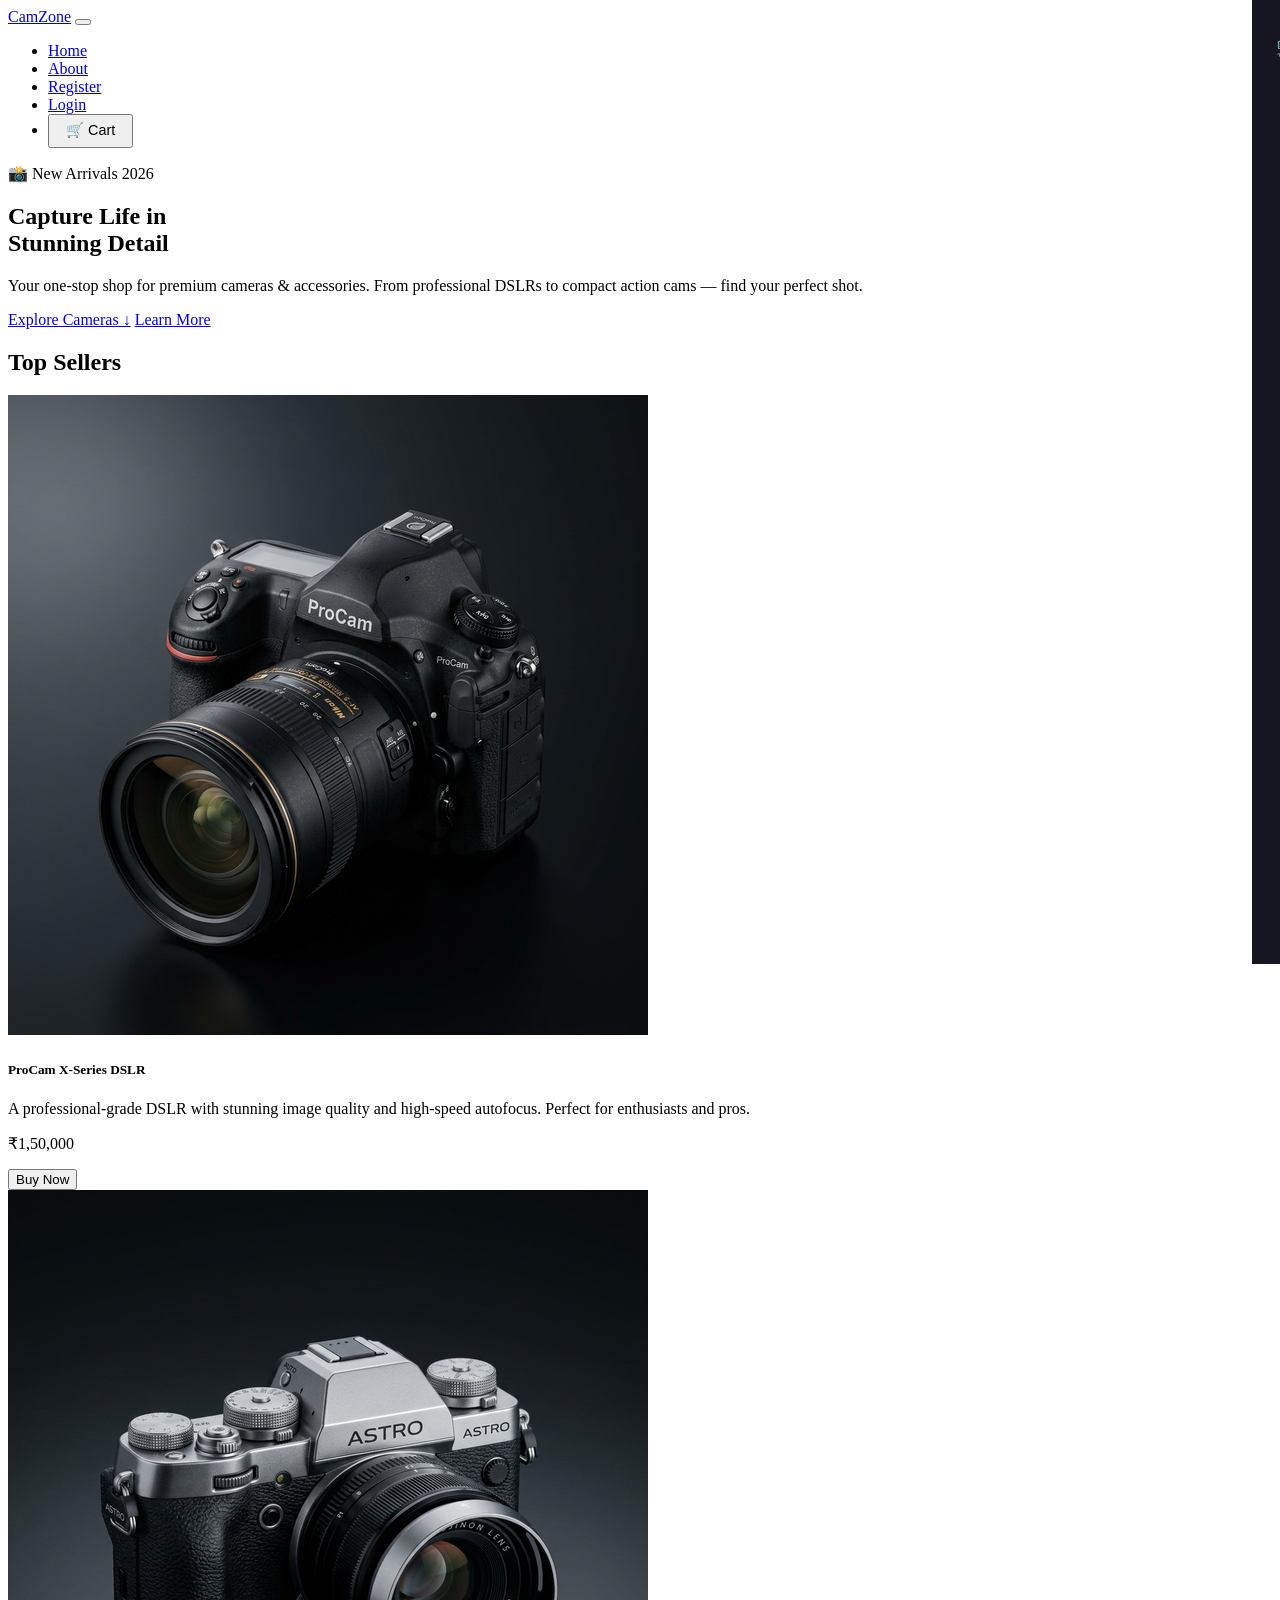
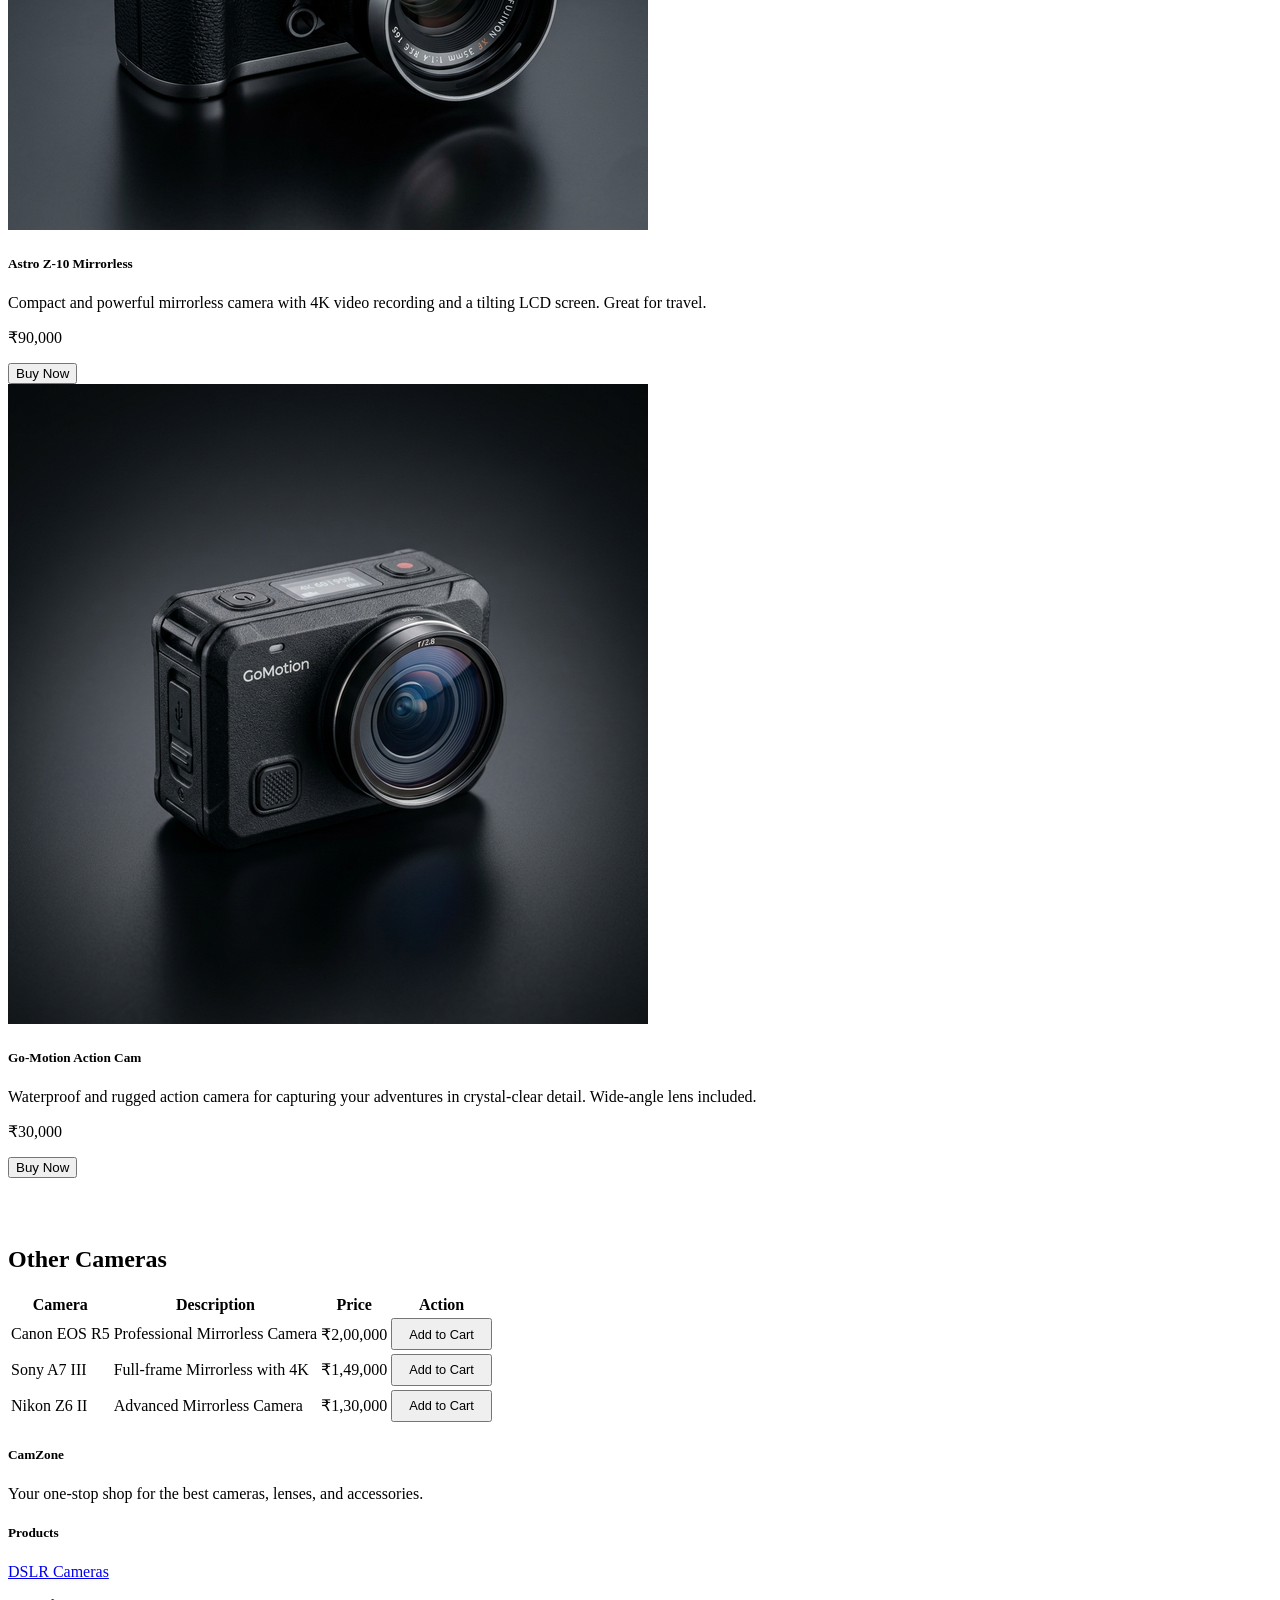
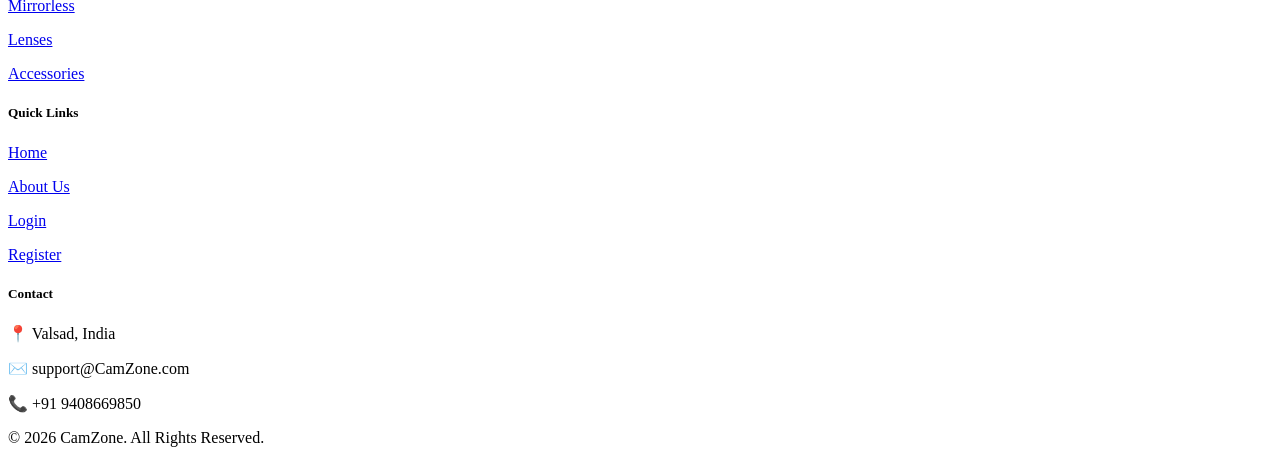
==== Index.html @ 67918bc8 "Add files via upload" ====
<!DOCTYPE html>
<html lang="en">

<head>
    <meta charset="UTF-8">
    <meta name="viewport" content="width=device-width, initial-scale=1.0">
    <meta name="description" content="CamZone — Your one-stop shop for premium cameras & accessories.">
    <title>CamZone — Premium Cameras & Gear</title>
    <link href="css/bootstrap.min.css" rel="stylesheet">
    <link href="css/style.css" rel="stylesheet">
    <style>
        /* ── Cart Drawer ── */
        .cart-btn { position:relative; }
        .cart-count {
            position:absolute; top:-6px; right:-8px;
            background: linear-gradient(135deg,var(--primary),var(--accent));
            color:#fff; font-size:0.65rem; font-weight:700;
            width:18px; height:18px; border-radius:50%;
            display:flex; align-items:center; justify-content:center;
        }
        .cart-drawer {
            position:fixed; top:0; right:-420px; width:400px; height:100vh;
            background:rgba(15,15,26,0.97); backdrop-filter:blur(20px);
            border-left:1px solid var(--glass-border);
            z-index:9999; transition:right 0.4s cubic-bezier(.25,.46,.45,.94);
            display:flex; flex-direction:column; padding:2rem 1.5rem;
        }
        .cart-drawer.open { right:0; }
        .cart-overlay {
            position:fixed; inset:0; background:rgba(0,0,0,0.5);
            z-index:9998; display:none;
        }
        .cart-overlay.open { display:block; }
        .cart-drawer h3 { font-weight:800; color:#fff; margin-bottom:1.5rem; }
        .cart-items { flex:1; overflow-y:auto; }
        .cart-item {
            display:flex; gap:1rem; align-items:center;
            padding:0.9rem 0; border-bottom:1px solid var(--glass-border);
        }
        .cart-item img { width:60px; height:60px; object-fit:contain; border-radius:8px; background:rgba(255,255,255,0.05); }
        .cart-item-info { flex:1; }
        .cart-item-info h6 { color:#fff; font-size:0.88rem; font-weight:600; margin:0 0 0.2rem; }
        .cart-item-info span { color:var(--accent); font-weight:700; font-size:0.9rem; }
        .cart-item-qty { display:flex; align-items:center; gap:0.5rem; margin-top:0.4rem; }
        .qty-btn {
            width:24px; height:24px; border-radius:6px; border:1px solid var(--glass-border);
            background:var(--glass-bg); color:#fff; font-size:1rem; cursor:pointer;
            display:flex; align-items:center; justify-content:center; transition:var(--transition);
        }
        .qty-btn:hover { background:var(--primary); border-color:var(--primary); }
        .qty-val { color:#fff; font-size:0.85rem; min-width:20px; text-align:center; }
        .remove-btn {
            background:none; border:none; color:rgba(255,100,100,0.7);
            cursor:pointer; font-size:1.1rem; padding:0 0.3rem; transition:var(--transition);
        }
        .remove-btn:hover { color:#ff6b6b; }
        .cart-footer { margin-top:1.5rem; }
        .cart-total { display:flex; justify-content:space-between; margin-bottom:1rem; }
        .cart-total span { color:var(--text-muted); font-size:0.9rem; }
        .cart-total strong { color:#fff; font-size:1.1rem; }
        .cart-empty { text-align:center; color:var(--text-muted); padding:3rem 0; font-size:0.95rem; }
        .toast-msg {
            position:fixed; bottom:2rem; left:50%; transform:translateX(-50%) translateY(100px);
            background:rgba(15,15,26,0.95); border:1px solid var(--glass-border);
            color:#fff; padding:0.8rem 1.8rem; border-radius:12px;
            backdrop-filter:blur(12px); font-size:0.9rem; font-weight:500;
            transition:transform 0.4s ease; z-index:10000; min-width:240px; text-align:center;
        }
        .toast-msg.show { transform:translateX(-50%) translateY(0); }
        .user-chip {
            display:flex; align-items:center; gap:0.5rem;
            padding:0.4rem 1rem; border-radius:999px;
            background:rgba(108,92,231,0.18); font-size:0.85rem; color:#fff;
        }
        .user-chip .avatar {
            width:26px; height:26px; border-radius:50%;
            background:linear-gradient(135deg,var(--primary),var(--accent));
            display:flex; align-items:center; justify-content:center;
            font-weight:700; font-size:0.75rem;
        }
    </style>
</head>

<body>

    <!-- ===== CART OVERLAY ===== -->
    <div class="cart-overlay" id="cartOverlay" onclick="closeCart()"></div>

    <!-- ===== CART DRAWER ===== -->
    <div class="cart-drawer" id="cartDrawer">
        <div style="display:flex;justify-content:space-between;align-items:center;margin-bottom:1.5rem;">
            <h3 style="margin:0;">🛒 Your Cart</h3>
            <button onclick="closeCart()" style="background:none;border:none;color:var(--text-muted);font-size:1.4rem;cursor:pointer;">✕</button>
        </div>
        <div class="cart-items" id="cartItems">
            <p class="cart-empty">Your cart is empty.</p>
        </div>
        <div class="cart-footer" id="cartFooter" style="display:none;">
            <div class="cart-total">
                <span>Total</span>
                <strong id="cartTotal">₹0</strong>
            </div>
            <button class="btn-modern btn-primary-glow" style="width:100%;justify-content:center;" onclick="checkout()">
                Checkout →
            </button>
        </div>
    </div>

    <!-- ===== NAVBAR ===== -->
    <nav class="navbar navbar-expand-lg">
        <div class="container">
            <a class="navbar-brand" href="Index.html">CamZone</a>
            <button class="navbar-toggler" type="button" data-bs-toggle="collapse" data-bs-target="#menu" aria-label="Toggle navigation">
                <span class="navbar-toggler-icon"></span>
            </button>
            <div class="collapse navbar-collapse" id="menu">
                <ul class="navbar-nav ms-auto align-items-center gap-1">
                    <li class="nav-item"><a href="Index.html" class="nav-link active">Home</a></li>
                    <li class="nav-item"><a href="About.html" class="nav-link">About</a></li>
                    <li class="nav-item" id="navRegister"><a href="register.html" class="nav-link">Register</a></li>
                    <li class="nav-item" id="navLogin"><a href="login.html" class="nav-link">Login</a></li>
                    <li class="nav-item" id="navUser" style="display:none;">
                        <div class="user-chip">
                            <div class="avatar" id="userAvatar">J</div>
                            <span id="userName">Jay</span>
                        </div>
                    </li>
                    <li class="nav-item" id="navLogout" style="display:none;">
                        <button class="btn-modern btn-glass" style="padding:0.4rem 1rem;font-size:0.82rem;" onclick="logout()">Logout</button>
                    </li>
                    <li class="nav-item">
                        <button class="btn-modern btn-glass cart-btn" style="padding:0.4rem 1rem;font-size:0.9rem;" onclick="openCart()">
                            🛒 Cart <span class="cart-count" id="cartCount" style="display:none;">0</span>
                        </button>
                    </li>
                </ul>
            </div>
        </div>
    </nav>

    <!-- ===== HERO ===== -->
    <section class="hero-section animate-in">
        <div class="container">
            <span class="hero-badge">📸 New Arrivals 2026</span>
            <h1>Capture Life in<br>Stunning Detail</h1>
            <p class="hero-sub">Your one-stop shop for premium cameras &amp; accessories. From professional DSLRs to compact action cams — find your perfect shot.</p>
            <div class="hero-cta">
                <a href="#products" class="btn-modern btn-primary-glow">Explore Cameras ↓</a>
                <a href="About.html" class="btn-modern btn-glass">Learn More</a>
            </div>
        </div>
    </section>

    <!-- ===== TOP SELLERS ===== -->
    <section id="products" class="container" style="padding-bottom:3rem;">
        <div class="section-title">
            <h2>Top Sellers</h2>
            <span class="accent-bar"></span>
        </div>
        <div class="row g-4" id="productGrid">
            <!-- Cards injected by JS -->
            <div class="col-md-4">
                <div class="glass-card">
                    <div class="card-img-wrapper">
                        <img src="Images/Mirror.png" alt="ProCam X-Series DSLR">
                    </div>
                    <div class="card-body">
                        <h5 class="card-title">ProCam X-Series DSLR</h5>
                        <p class="card-text">A professional-grade DSLR with stunning image quality and high-speed autofocus. Perfect for enthusiasts and pros.</p>
                        <p class="price-tag">₹1,50,000</p>
                        <button class="btn-modern btn-primary-glow" onclick="addToCart(1)">Buy Now</button>
                    </div>
                </div>
            </div>

            <div class="col-md-4">
                <div class="glass-card">
                    <div class="card-img-wrapper">
                        <img src="Images/Mirrorless.png" alt="Astro Z-10 Mirrorless">
                    </div>
                    <div class="card-body">
                        <h5 class="card-title">Astro Z-10 Mirrorless</h5>
                        <p class="card-text">Compact and powerful mirrorless camera with 4K video recording and a tilting LCD screen. Great for travel.</p>
                        <p class="price-tag">₹90,000</p>
                        <button class="btn-modern btn-primary-glow" onclick="addToCart(2)">Buy Now</button>
                    </div>
                </div>
            </div>

            <div class="col-md-4">
                <div class="glass-card">
                    <div class="card-img-wrapper">
                        <img src="Images/Action.png" alt="Go-Motion Action Cam">
                    </div>
                    <div class="card-body">
                        <h5 class="card-title">Go-Motion Action Cam</h5>
                        <p class="card-text">Waterproof and rugged action camera for capturing your adventures in crystal-clear detail. Wide-angle lens included.</p>
                        <p class="price-tag">₹30,000</p>
                        <button class="btn-modern btn-primary-glow" onclick="addToCart(3)">Buy Now</button>
                    </div>
                </div>
            </div>
        </div>
    </section>

    <!-- ===== OTHER CAMERAS TABLE ===== -->
    <section class="container">
        <div class="section-title">
            <h2>Other Cameras</h2>
            <span class="accent-bar"></span>
        </div>
        <div class="modern-table-section">
            <div class="table-responsive">
                <table class="modern-table">
                    <thead>
                        <tr>
                            <th>Camera</th>
                            <th>Description</th>
                            <th>Price</th>
                            <th>Action</th>
                        </tr>
                    </thead>
                    <tbody id="otherProducts">
                        <tr><td>Canon EOS R5</td><td>Professional Mirrorless Camera</td><td>₹2,00,000</td><td><button class="btn-modern btn-glass" style="padding:0.4rem 1rem;font-size:0.8rem;" onclick="addToCart(4)">Add to Cart</button></td></tr>
                        <tr><td>Sony A7 III</td><td>Full-frame Mirrorless with 4K</td><td>₹1,49,000</td><td><button class="btn-modern btn-glass" style="padding:0.4rem 1rem;font-size:0.8rem;" onclick="addToCart(5)">Add to Cart</button></td></tr>
                        <tr><td>Nikon Z6 II</td><td>Advanced Mirrorless Camera</td><td>₹1,30,000</td><td><button class="btn-modern btn-glass" style="padding:0.4rem 1rem;font-size:0.8rem;" onclick="addToCart(6)">Add to Cart</button></td></tr>
                    </tbody>
                </table>
            </div>
        </div>
    </section>

    <!-- ===== FOOTER ===== -->
    <footer class="modern-footer">
        <div class="container">
            <div class="row">
                <div class="col-md-3 col-lg-3 mx-auto mt-3">
                    <h5>CamZone</h5>
                    <p class="footer-desc">Your one-stop shop for the best cameras, lenses, and accessories.</p>
                </div>
                <div class="col-md-2 col-lg-2 mx-auto mt-3">
                    <h5>Products</h5>
                    <p><a href="#">DSLR Cameras</a></p>
                    <p><a href="#">Mirrorless</a></p>
                    <p><a href="#">Lenses</a></p>
                    <p><a href="#">Accessories</a></p>
                </div>
                <div class="col-md-3 col-lg-2 mx-auto mt-3">
                    <h5>Quick Links</h5>
                    <p><a href="Index.html">Home</a></p>
                    <p><a href="About.html">About Us</a></p>
                    <p><a href="login.html">Login</a></p>
                    <p><a href="register.html">Register</a></p>
                </div>
                <div class="col-md-4 col-lg-3 mx-auto mt-3">
                    <h5>Contact</h5>
                    <p>📍 Valsad, India</p>
                    <p>✉️ support@CamZone.com</p>
                    <p>📞 +91 9408669850</p>
                </div>
            </div>
            <div class="footer-bottom">© 2026 CamZone. All Rights Reserved.</div>
        </div>
    </footer>

    <script src="js/bootstrap.min.js"></script>
    <script>
    // ── Auth state ──────────────────────────────────────────────
    async function checkAuth() {
        try {
            const res = await fetch('/api/auth/me');
            if (res.ok) {
                const { user } = await res.json();
                document.getElementById('navUser').style.display = 'block';
                document.getElementById('navLogout').style.display = 'block';
                document.getElementById('navLogin').style.display = 'none';
                document.getElementById('navRegister').style.display = 'none';
                document.getElementById('userName').textContent = user.name.split(' ')[0];
                document.getElementById('userAvatar').textContent = user.name[0].toUpperCase();
                loadCart();
            }
        } catch (e) {}
    }

    async function logout() {
        await fetch('/api/auth/logout', { method: 'POST' });
        window.location.reload();
    }

    // ── Cart ────────────────────────────────────────────────────
    async function loadCart() {
        try {
            const res = await fetch('/api/cart');
            if (!res.ok) return;
            const { items, total } = await res.json();
            updateCartUI(items, total);
        } catch (e) {}
    }

    function updateCartUI(items, total) {
        const countEl = document.getElementById('cartCount');
        const itemsEl = document.getElementById('cartItems');
        const footerEl = document.getElementById('cartFooter');
        const totalEl = document.getElementById('cartTotal');

        const totalQty = items.reduce((s, i) => s + i.quantity, 0);
        countEl.textContent = totalQty;
        countEl.style.display = totalQty > 0 ? 'flex' : 'none';

        if (items.length === 0) {
            itemsEl.innerHTML = '<p class="cart-empty">Your cart is empty.</p>';
            footerEl.style.display = 'none';
            return;
        }

        footerEl.style.display = 'block';
        totalEl.textContent = '₹' + total.toLocaleString('en-IN');

        itemsEl.innerHTML = items.map(item => `
            <div class="cart-item">
                ${item.image ? `<img src="${item.image}" alt="${item.name}">` : '<div style="width:60px;height:60px;background:rgba(255,255,255,0.05);border-radius:8px;display:flex;align-items:center;justify-content:center;font-size:1.5rem;">📷</div>'}
                <div class="cart-item-info">
                    <h6>${item.name}</h6>
                    <span>₹${item.price.toLocaleString('en-IN')}</span>
                    <div class="cart-item-qty">
                        <button class="qty-btn" onclick="updateQty(${item.id}, ${item.quantity - 1})">−</button>
                        <span class="qty-val">${item.quantity}</span>
                        <button class="qty-btn" onclick="updateQty(${item.id}, ${item.quantity + 1})">+</button>
                    </div>
                </div>
                <button class="remove-btn" onclick="removeItem(${item.id})">🗑</button>
            </div>
        `).join('');
    }

    async function addToCart(productId) {
        const res = await fetch('/api/auth/me');
        if (!res.ok) { showToast('Please login to add items to your cart 🔒'); window.location.href = 'login.html'; return; }
        try {
            const r = await fetch('/api/cart', {
                method: 'POST',
                headers: { 'Content-Type': 'application/json' },
                body: JSON.stringify({ product_id: productId })
            });
            const data = await r.json();
            if (r.ok) { updateCartUI(data.items, data.total); showToast('Added to cart ✓'); }
        } catch (e) { showToast('Something went wrong.'); }
    }

    async function updateQty(cartId, qty) {
        if (qty < 1) { removeItem(cartId); return; }
        const r = await fetch(`/api/cart/${cartId}`, {
            method: 'PUT',
            headers: { 'Content-Type': 'application/json' },
            body: JSON.stringify({ quantity: qty })
        });
        const data = await r.json();
        if (r.ok) updateCartUI(data.items, data.total);
    }

    async function removeItem(cartId) {
        const r = await fetch(`/api/cart/${cartId}`, { method: 'DELETE' });
        const data = await r.json();
        if (r.ok) updateCartUI(data.items, data.total);
    }

    async function checkout() {
        if (!confirm('Place your order now?')) return;
        const r = await fetch('/api/orders', { method: 'POST' });
        const data = await r.json();
        if (r.ok) {
            showToast('🎉 Order placed! Order #' + data.order.id);
            updateCartUI([], 0);
            closeCart();
        } else {
            showToast(data.error || 'Checkout failed.');
        }
    }

    // ── Cart drawer ─────────────────────────────────────────────
    function openCart() { document.getElementById('cartDrawer').classList.add('open'); document.getElementById('cartOverlay').classList.add('open'); }
    function closeCart() { document.getElementById('cartDrawer').classList.remove('open'); document.getElementById('cartOverlay').classList.remove('open'); }

    // ── Toast ────────────────────────────────────────────────────
    function showToast(msg) {
        let toast = document.getElementById('toastMsg');
        if (!toast) {
            toast = document.createElement('div');
            toast.id = 'toastMsg';
            toast.className = 'toast-msg';
            document.body.appendChild(toast);
        }
        toast.textContent = msg;
        toast.classList.add('show');
        setTimeout(() => toast.classList.remove('show'), 3000);
    }

    checkAuth();
    </script>
</body>

</html>
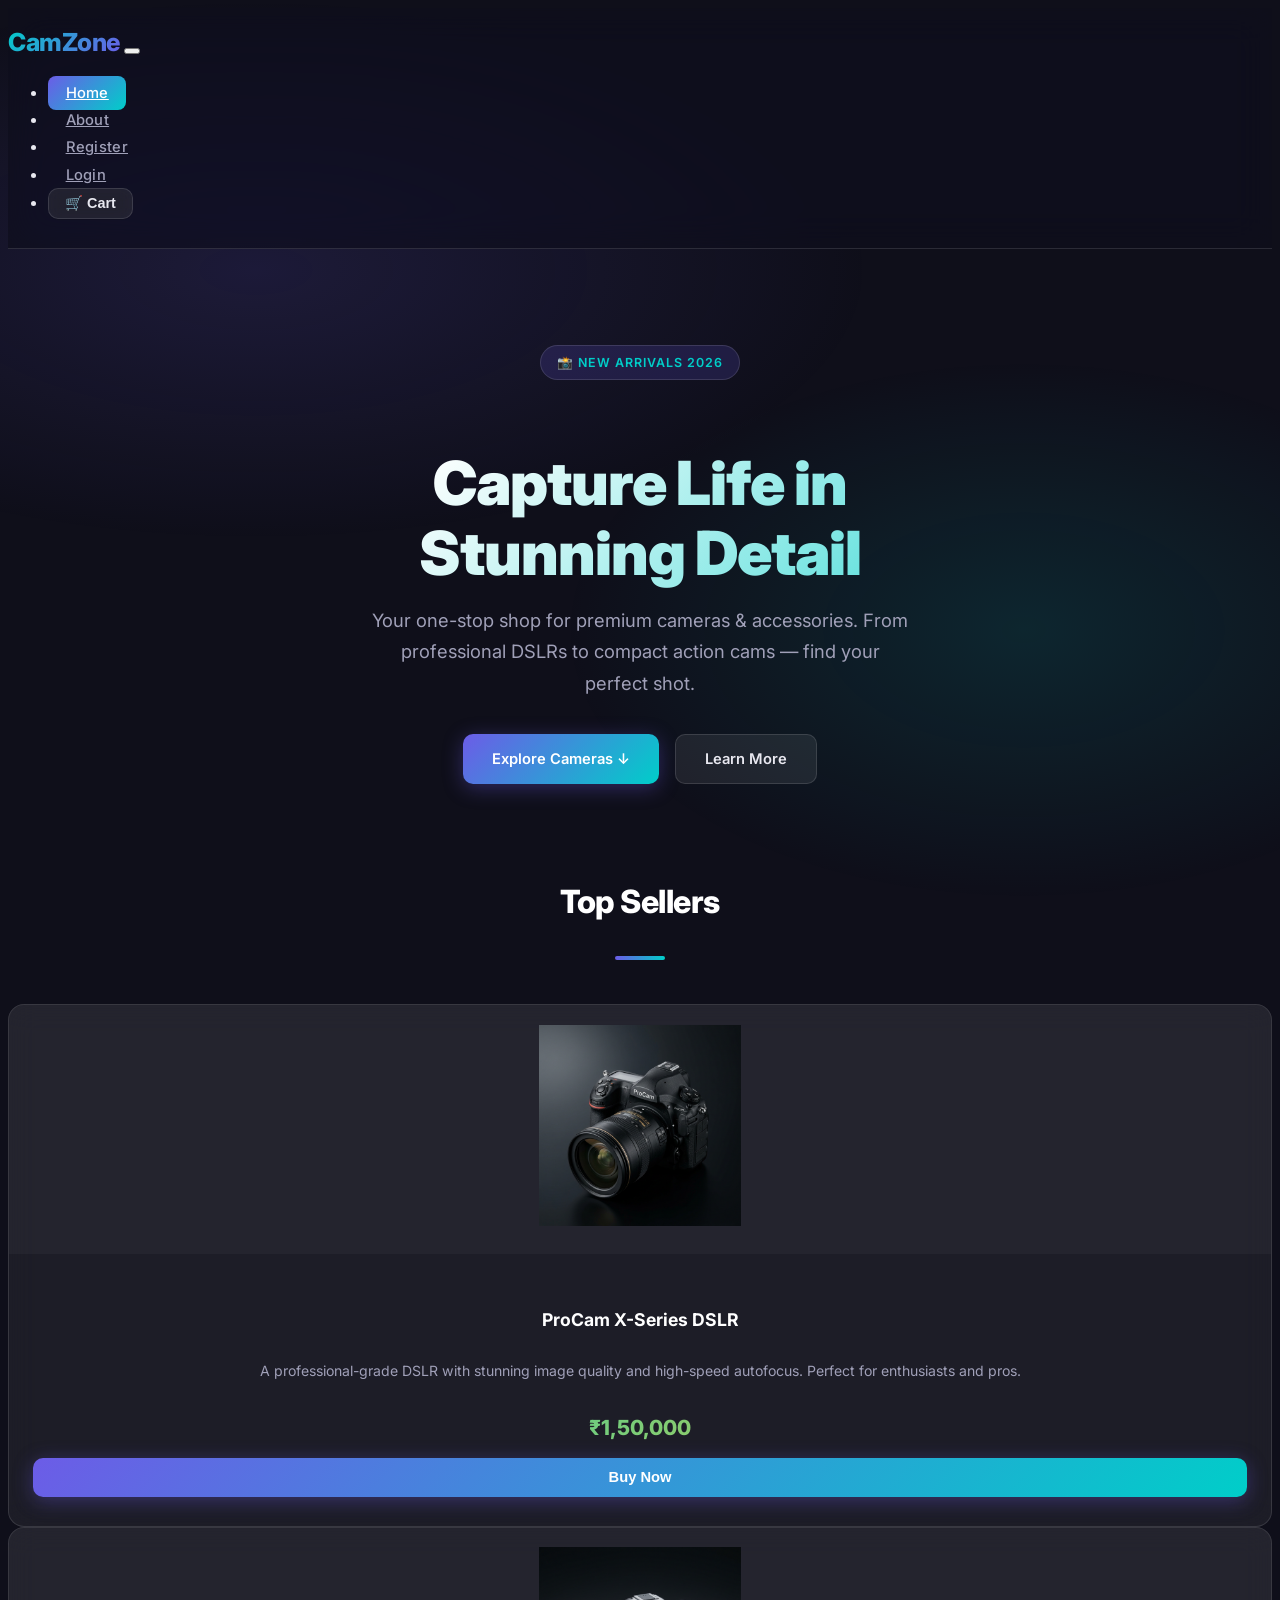
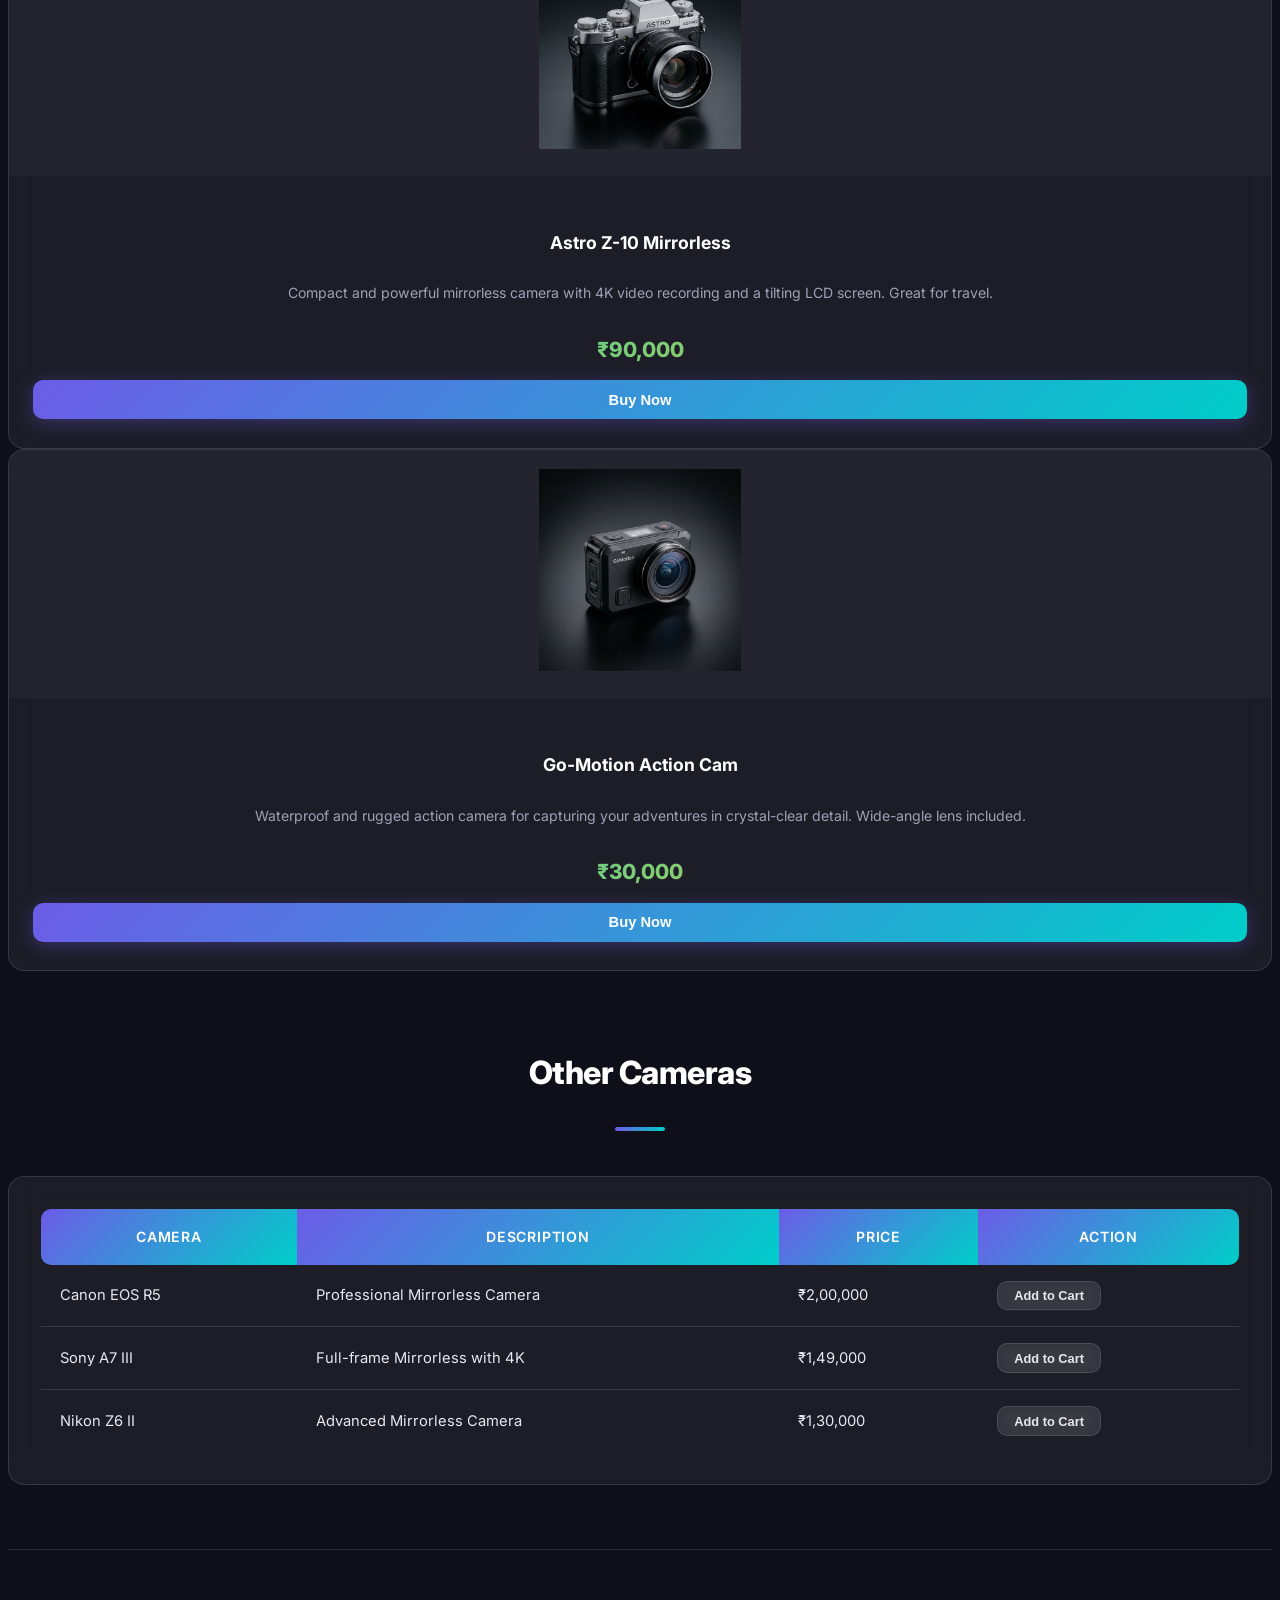
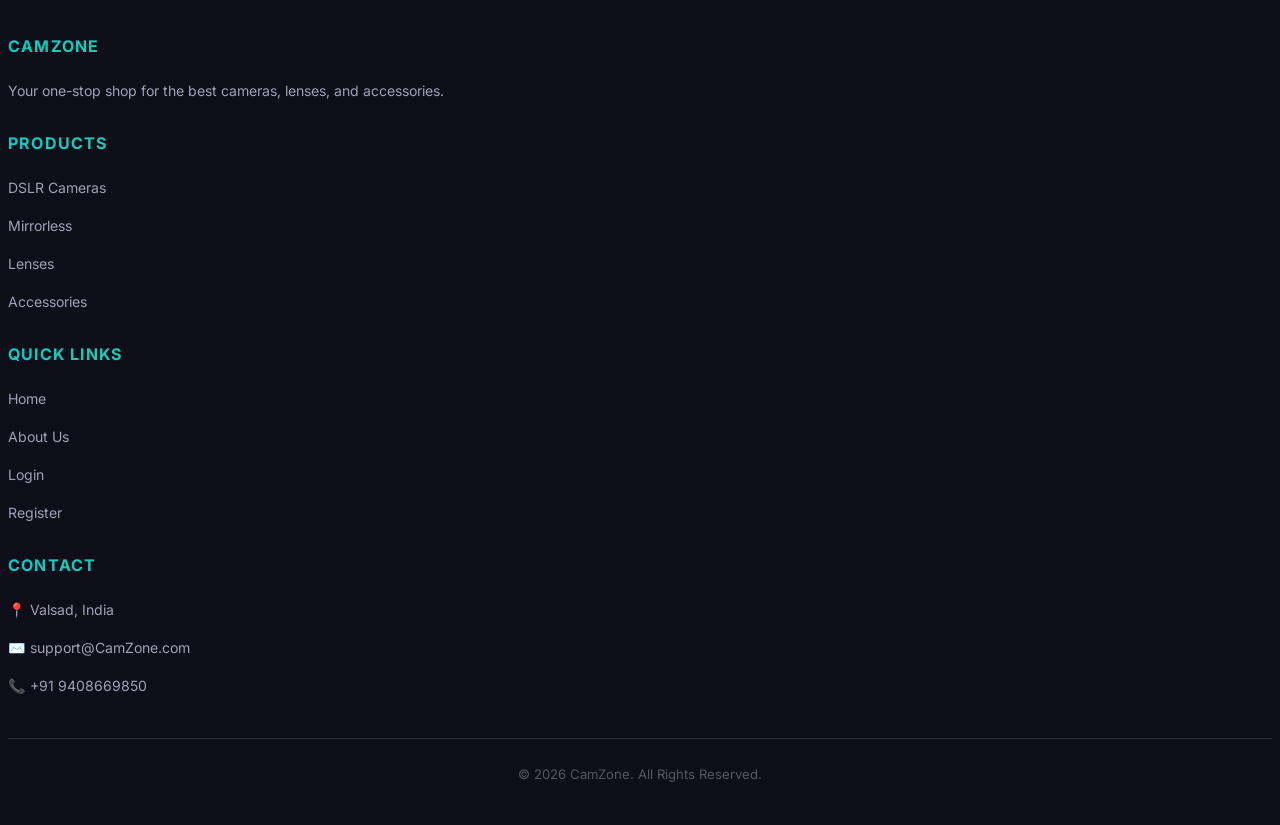
==== commit 8e61f4c6: "Update Index.html" ====
--- a/Index.html
+++ b/Index.html
@@ -9,7 +9,7 @@
     <link href="css/bootstrap.min.css" rel="stylesheet">
     <link href="css/style.css" rel="stylesheet">
     <style>
-        /* ── Cart Drawer ── */
+        
         .cart-btn { position:relative; }
         .cart-count {
             position:absolute; top:-6px; right:-8px;
@@ -83,10 +83,8 @@
 
 <body>
 
-    <!-- ===== CART OVERLAY ===== -->
     <div class="cart-overlay" id="cartOverlay" onclick="closeCart()"></div>
 
-    <!-- ===== CART DRAWER ===== -->
     <div class="cart-drawer" id="cartDrawer">
         <div style="display:flex;justify-content:space-between;align-items:center;margin-bottom:1.5rem;">
             <h3 style="margin:0;">🛒 Your Cart</h3>
@@ -106,7 +104,7 @@
         </div>
     </div>
 
-    <!-- ===== NAVBAR ===== -->
+   
     <nav class="navbar navbar-expand-lg">
         <div class="container">
             <a class="navbar-brand" href="Index.html">CamZone</a>
@@ -138,7 +136,7 @@
         </div>
     </nav>
 
-    <!-- ===== HERO ===== -->
+    
     <section class="hero-section animate-in">
         <div class="container">
             <span class="hero-badge">📸 New Arrivals 2026</span>
@@ -151,14 +149,14 @@
         </div>
     </section>
 
-    <!-- ===== TOP SELLERS ===== -->
+  
     <section id="products" class="container" style="padding-bottom:3rem;">
         <div class="section-title">
             <h2>Top Sellers</h2>
             <span class="accent-bar"></span>
         </div>
         <div class="row g-4" id="productGrid">
-            <!-- Cards injected by JS -->
+           
             <div class="col-md-4">
                 <div class="glass-card">
                     <div class="card-img-wrapper">
@@ -203,7 +201,7 @@
         </div>
     </section>
 
-    <!-- ===== OTHER CAMERAS TABLE ===== -->
+    
     <section class="container">
         <div class="section-title">
             <h2>Other Cameras</h2>
@@ -230,7 +228,7 @@
         </div>
     </section>
 
-    <!-- ===== FOOTER ===== -->
+   
     <footer class="modern-footer">
         <div class="container">
             <div class="row">
@@ -263,9 +261,9 @@
         </div>
     </footer>
 
-    <script src="js/bootstrap.min.js"></script>
+   <script src="https://cdn.jsdelivr.net/npm/bootstrap@5.3.8/dist/js/bootstrap.bundle.min.js" integrity="sha384-FKyoEForCGlyvwx9Hj09JcYn3nv7wiPVlz7YYwJrWVcXK/BmnVDxM+D2scQbITxI" crossorigin="anonymous"></script>
     <script>
-    // ── Auth state ──────────────────────────────────────────────
+  
     async function checkAuth() {
         try {
             const res = await fetch('/api/auth/me');
@@ -287,7 +285,7 @@
         window.location.reload();
     }
 
-    // ── Cart ────────────────────────────────────────────────────
+   
     async function loadCart() {
         try {
             const res = await fetch('/api/cart');
@@ -377,11 +375,11 @@
         }
     }
 
-    // ── Cart drawer ─────────────────────────────────────────────
+ 
     function openCart() { document.getElementById('cartDrawer').classList.add('open'); document.getElementById('cartOverlay').classList.add('open'); }
     function closeCart() { document.getElementById('cartDrawer').classList.remove('open'); document.getElementById('cartOverlay').classList.remove('open'); }
 
-    // ── Toast ────────────────────────────────────────────────────
+
     function showToast(msg) {
         let toast = document.getElementById('toastMsg');
         if (!toast) {
@@ -399,4 +397,4 @@
     </script>
 </body>
 
-</html>+</html>
--- a/css/style.css
+++ b/css/style.css
@@ -0,0 +1,574 @@
+/* ============================================
+   CamZone — Modern Custom Styles
+   ============================================ */
+
+/* ---------- Google Font ---------- */
+@import url('https://fonts.googleapis.com/css2?family=Inter:wght@300;400;500;600;700;800;900&display=swap');
+
+/* ---------- CSS Variables ---------- */
+:root {
+  --primary: #6c5ce7;
+  --primary-dark: #5a4bd1;
+  --accent: #00cec9;
+  --accent-glow: rgba(0, 206, 201, 0.35);
+  --gold: #f9ca24;
+  --dark-bg: #0f0f1a;
+  --card-bg: rgba(255, 255, 255, 0.06);
+  --glass-bg: rgba(255, 255, 255, 0.08);
+  --glass-border: rgba(255, 255, 255, 0.12);
+  --text-light: #e8e8f0;
+  --text-muted: #a0a0b8;
+  --radius: 16px;
+  --transition: 0.35s cubic-bezier(0.25, 0.46, 0.45, 0.94);
+}
+
+/* ---------- Global Reset ---------- */
+*, *::before, *::after { box-sizing: border-box; }
+
+body {
+  font-family: 'Inter', sans-serif;
+  background: var(--dark-bg) !important;
+  color: var(--text-light);
+  line-height: 1.7;
+  overflow-x: hidden;
+}
+
+/* Animated gradient background overlay */
+body::before {
+  content: '';
+  position: fixed;
+  inset: 0;
+  background:
+    radial-gradient(ellipse 80% 50% at 20% 30%, rgba(108, 92, 231, 0.15), transparent 60%),
+    radial-gradient(ellipse 60% 50% at 80% 70%, rgba(0, 206, 201, 0.12), transparent 60%);
+  pointer-events: none;
+  z-index: 0;
+}
+
+/* keep everything above the bg layer */
+body > * { position: relative; z-index: 1; }
+
+/* ---------- Scrollbar ---------- */
+::-webkit-scrollbar { width: 8px; }
+::-webkit-scrollbar-track { background: var(--dark-bg); }
+::-webkit-scrollbar-thumb {
+  background: var(--primary);
+  border-radius: 8px;
+}
+
+/* ---------- Selection ---------- */
+::selection {
+  background: var(--primary);
+  color: #fff;
+}
+
+/* ============================================
+   NAVBAR
+   ============================================ */
+.navbar {
+  background: rgba(15, 15, 26, 0.7) !important;
+  backdrop-filter: blur(18px) saturate(180%);
+  -webkit-backdrop-filter: blur(18px) saturate(180%);
+  border-bottom: 1px solid var(--glass-border);
+  padding: 0.8rem 0;
+  transition: var(--transition);
+}
+
+.navbar-brand {
+  font-weight: 800 !important;
+  font-size: 1.55rem !important;
+  letter-spacing: -0.5px;
+  background: linear-gradient(135deg, var(--accent), var(--primary));
+  -webkit-background-clip: text;
+  -webkit-text-fill-color: transparent;
+  background-clip: text;
+}
+
+.nav-link {
+  font-weight: 500 !important;
+  font-size: 0.92rem !important;
+  letter-spacing: 0.3px;
+  padding: 0.5rem 1.1rem !important;
+  border-radius: 8px;
+  transition: var(--transition);
+  color: var(--text-muted) !important;
+}
+
+.nav-link:hover,
+.nav-link.active {
+  color: #fff !important;
+  background: rgba(108, 92, 231, 0.18);
+}
+
+.nav-link.active {
+  background: linear-gradient(135deg, var(--primary), var(--accent));
+  color: #fff !important;
+  -webkit-text-fill-color: #fff;
+}
+
+/* ============================================
+   HERO SECTION
+   ============================================ */
+.hero-section {
+  padding: 6rem 0 4rem;
+  text-align: center;
+}
+
+.hero-section h1 {
+  font-size: clamp(2.2rem, 5vw, 3.8rem);
+  font-weight: 900;
+  letter-spacing: -1px;
+  line-height: 1.15;
+  background: linear-gradient(135deg, #fff 30%, var(--accent));
+  -webkit-background-clip: text;
+  -webkit-text-fill-color: transparent;
+  background-clip: text;
+  margin-bottom: 1rem;
+}
+
+.hero-section .hero-sub {
+  font-size: 1.15rem;
+  color: var(--text-muted);
+  max-width: 540px;
+  margin: 0 auto 2.2rem;
+}
+
+.hero-badge {
+  display: inline-block;
+  padding: 0.35rem 1rem;
+  border-radius: 999px;
+  font-size: 0.78rem;
+  font-weight: 600;
+  letter-spacing: 1px;
+  text-transform: uppercase;
+  background: rgba(108, 92, 231, 0.18);
+  color: var(--accent);
+  border: 1px solid var(--glass-border);
+  margin-bottom: 1.2rem;
+  backdrop-filter: blur(6px);
+}
+
+/* Hero CTA buttons */
+.hero-cta {
+  display: flex;
+  gap: 1rem;
+  justify-content: center;
+  flex-wrap: wrap;
+}
+
+/* ============================================
+   BUTTONS
+   ============================================ */
+.btn-modern {
+  display: inline-flex;
+  align-items: center;
+  gap: 0.5rem;
+  padding: 0.72rem 1.8rem;
+  border: none;
+  border-radius: 10px;
+  font-weight: 600;
+  font-size: 0.92rem;
+  cursor: pointer;
+  transition: var(--transition);
+  text-decoration: none;
+}
+
+.btn-primary-glow {
+  background: linear-gradient(135deg, var(--primary), var(--accent));
+  color: #fff;
+  box-shadow: 0 4px 20px rgba(108, 92, 231, 0.35);
+}
+.btn-primary-glow:hover {
+  transform: translateY(-2px);
+  box-shadow: 0 8px 30px rgba(108, 92, 231, 0.5);
+  color: #fff;
+}
+
+.btn-glass {
+  background: var(--glass-bg);
+  color: var(--text-light);
+  border: 1px solid var(--glass-border);
+  backdrop-filter: blur(8px);
+}
+.btn-glass:hover {
+  background: rgba(255,255,255,0.14);
+  transform: translateY(-2px);
+  color: #fff;
+}
+
+/* ============================================
+   SECTION TITLES
+   ============================================ */
+.section-title {
+  text-align: center;
+  margin-bottom: 2.8rem;
+}
+
+.section-title h2 {
+  font-size: 2rem;
+  font-weight: 800;
+  letter-spacing: -0.5px;
+  color: #fff;
+}
+
+.section-title .accent-bar {
+  display: block;
+  width: 50px;
+  height: 4px;
+  border-radius: 4px;
+  background: linear-gradient(90deg, var(--primary), var(--accent));
+  margin: 0.6rem auto 0;
+}
+
+/* ============================================
+   GLASS CARDS (Products)
+   ============================================ */
+.glass-card {
+  background: var(--card-bg);
+  border: 1px solid var(--glass-border);
+  border-radius: var(--radius);
+  backdrop-filter: blur(14px);
+  -webkit-backdrop-filter: blur(14px);
+  overflow: hidden;
+  transition: var(--transition);
+  height: 100%;
+  display: flex;
+  flex-direction: column;
+}
+
+.glass-card:hover {
+  transform: translateY(-8px);
+  border-color: rgba(108, 92, 231, 0.4);
+  box-shadow:
+    0 20px 40px rgba(0,0,0,0.3),
+    0 0 30px rgba(108, 92, 231, 0.08);
+}
+
+.glass-card .card-img-wrapper {
+  position: relative;
+  overflow: hidden;
+  background: rgba(255,255,255,0.03);
+}
+
+.glass-card .card-img-wrapper img {
+  width: 100%;
+  height: 240px;
+  object-fit: contain;
+  padding: 1.2rem;
+  transition: transform 0.5s ease;
+}
+
+.glass-card:hover .card-img-wrapper img {
+  transform: scale(1.06);
+}
+
+.glass-card .card-body {
+  padding: 1.4rem 1.5rem 1.8rem;
+  text-align: center;
+  display: flex;
+  flex-direction: column;
+  flex: 1;
+}
+
+.glass-card .card-title {
+  font-weight: 700;
+  font-size: 1.1rem;
+  color: #fff;
+  margin-bottom: 0.6rem;
+}
+
+.glass-card .card-text {
+  font-size: 0.88rem;
+  color: var(--text-muted);
+  flex: 1;
+}
+
+.glass-card .price-tag {
+  font-size: 1.3rem;
+  font-weight: 800;
+  background: linear-gradient(135deg, var(--accent), var(--gold));
+  -webkit-background-clip: text;
+  -webkit-text-fill-color: transparent;
+  background-clip: text;
+  margin: 0.8rem 0;
+}
+
+.glass-card .btn-modern {
+  align-self: center;
+  width: 100%;
+  justify-content: center;
+}
+
+/* ============================================
+   MODERN TABLE (Other Cameras)
+   ============================================ */
+.modern-table-section {
+  background: var(--card-bg);
+  border: 1px solid var(--glass-border);
+  border-radius: var(--radius);
+  backdrop-filter: blur(14px);
+  padding: 2rem;
+  margin-bottom: 3rem;
+}
+
+.modern-table {
+  width: 100%;
+  border-collapse: separate;
+  border-spacing: 0;
+}
+
+.modern-table thead th {
+  background: linear-gradient(135deg, var(--primary), var(--accent));
+  color: #fff;
+  font-weight: 600;
+  font-size: 0.88rem;
+  text-transform: uppercase;
+  letter-spacing: 0.8px;
+  padding: 1rem 1.2rem;
+  border: none;
+}
+
+.modern-table thead th:first-child { border-radius: 10px 0 0 10px; }
+.modern-table thead th:last-child  { border-radius: 0 10px 10px 0; }
+
+.modern-table tbody td {
+  padding: 1rem 1.2rem;
+  color: var(--text-light);
+  border-bottom: 1px solid var(--glass-border);
+  font-size: 0.92rem;
+}
+
+.modern-table tbody tr {
+  transition: var(--transition);
+}
+
+.modern-table tbody tr:hover {
+  background: rgba(108, 92, 231, 0.08);
+}
+
+.modern-table tbody tr:last-child td {
+  border-bottom: none;
+}
+
+/* ============================================
+   GLASS FORMS  (Login / Register)
+   ============================================ */
+.glass-form-wrapper {
+  max-width: 480px;
+  margin: 4rem auto;
+  background: var(--card-bg);
+  border: 1px solid var(--glass-border);
+  border-radius: var(--radius);
+  backdrop-filter: blur(14px);
+  padding: 2.5rem 2.2rem;
+}
+
+.glass-form-wrapper h2 {
+  font-weight: 800;
+  font-size: 1.8rem;
+  text-align: center;
+  color: #fff;
+  margin-bottom: 0.3rem;
+}
+
+.glass-form-wrapper .form-subtitle {
+  text-align: center;
+  color: var(--text-muted);
+  font-size: 0.9rem;
+  margin-bottom: 2rem;
+}
+
+.glass-form-wrapper .form-label {
+  font-weight: 500;
+  font-size: 0.85rem;
+  color: var(--text-muted);
+  margin-bottom: 0.4rem;
+}
+
+.glass-form-wrapper .form-control {
+  background: rgba(255,255,255,0.05);
+  border: 1px solid var(--glass-border);
+  border-radius: 10px;
+  padding: 0.72rem 1rem;
+  color: #fff;
+  font-size: 0.92rem;
+  transition: var(--transition);
+}
+
+.glass-form-wrapper .form-control::placeholder {
+  color: rgba(255,255,255,0.25);
+}
+
+.glass-form-wrapper .form-control:focus {
+  background: rgba(255,255,255,0.08);
+  border-color: var(--primary);
+  box-shadow: 0 0 0 3px rgba(108, 92, 231, 0.2);
+  outline: none;
+  color: #fff;
+}
+
+.glass-form-wrapper .btn-modern {
+  margin-top: 0.6rem;
+  width: 100%;
+  justify-content: center;
+  padding: 0.82rem;
+  font-size: 1rem;
+}
+
+.glass-form-wrapper .form-footer {
+  text-align: center;
+  margin-top: 1.5rem;
+  font-size: 0.88rem;
+  color: var(--text-muted);
+}
+
+.glass-form-wrapper .form-footer a {
+  color: var(--accent);
+  text-decoration: none;
+  font-weight: 600;
+  transition: var(--transition);
+}
+.glass-form-wrapper .form-footer a:hover {
+  color: var(--primary);
+}
+
+/* ============================================
+   ABOUT PAGE — Info Cards
+   ============================================ */
+.about-grid {
+  display: grid;
+  grid-template-columns: repeat(auto-fit, minmax(280px, 1fr));
+  gap: 1.5rem;
+  margin-top: 2rem;
+}
+
+.about-card {
+  background: var(--card-bg);
+  border: 1px solid var(--glass-border);
+  border-radius: var(--radius);
+  backdrop-filter: blur(14px);
+  padding: 2rem;
+  transition: var(--transition);
+}
+
+.about-card:hover {
+  transform: translateY(-5px);
+  border-color: rgba(108, 92, 231, 0.35);
+  box-shadow: 0 12px 30px rgba(0,0,0,0.25);
+}
+
+.about-card .about-icon {
+  width: 52px;
+  height: 52px;
+  border-radius: 12px;
+  display: flex;
+  align-items: center;
+  justify-content: center;
+  font-size: 1.4rem;
+  margin-bottom: 1.2rem;
+  background: linear-gradient(135deg, var(--primary), var(--accent));
+  color: #fff;
+}
+
+.about-card h4 {
+  font-weight: 700;
+  font-size: 1.1rem;
+  color: #fff;
+  margin-bottom: 0.6rem;
+}
+
+.about-card p {
+  font-size: 0.9rem;
+  color: var(--text-muted);
+  margin: 0;
+}
+
+/* ============================================
+   FOOTER
+   ============================================ */
+.modern-footer {
+  background: rgba(15, 15, 26, 0.85) !important;
+  backdrop-filter: blur(14px);
+  border-top: 1px solid var(--glass-border);
+  padding: 3.5rem 0 2rem;
+  margin-top: 4rem;
+}
+
+.modern-footer h5 {
+  font-weight: 700;
+  font-size: 1rem;
+  text-transform: uppercase;
+  letter-spacing: 1.2px;
+  margin-bottom: 1.2rem;
+  background: linear-gradient(135deg, var(--accent), var(--gold));
+  -webkit-background-clip: text;
+  -webkit-text-fill-color: transparent;
+  background-clip: text;
+}
+
+.modern-footer p,
+.modern-footer a {
+  font-size: 0.88rem;
+  color: var(--text-muted);
+  text-decoration: none;
+  transition: var(--transition);
+}
+
+.modern-footer a:hover {
+  color: var(--accent);
+}
+
+.footer-desc {
+  font-size: 0.9rem;
+  line-height: 1.7;
+  color: var(--text-muted);
+}
+
+.footer-bottom {
+  border-top: 1px solid var(--glass-border);
+  margin-top: 2.5rem;
+  padding-top: 1.5rem;
+  text-align: center;
+  font-size: 0.82rem;
+  color: rgba(255,255,255,0.3);
+}
+
+/* ============================================
+   ANIMATIONS
+   ============================================ */
+@keyframes fadeInUp {
+  from { opacity: 0; transform: translateY(30px); }
+  to   { opacity: 1; transform: translateY(0); }
+}
+
+.animate-in {
+  animation: fadeInUp 0.7s ease forwards;
+}
+
+.animate-delay-1 { animation-delay: 0.1s; }
+.animate-delay-2 { animation-delay: 0.25s; }
+.animate-delay-3 { animation-delay: 0.4s; }
+.animate-delay-4 { animation-delay: 0.55s; }
+
+/* stagger entrance for product cards */
+.glass-card { opacity: 0; animation: fadeInUp 0.6s ease forwards; }
+.glass-card:nth-child(1) { animation-delay: 0.15s; }
+.glass-card:nth-child(2) { animation-delay: 0.3s; }
+.glass-card:nth-child(3) { animation-delay: 0.45s; }
+
+/* about cards stagger */
+.about-card { opacity: 0; animation: fadeInUp 0.6s ease forwards; }
+.about-card:nth-child(1) { animation-delay: 0.1s; }
+.about-card:nth-child(2) { animation-delay: 0.22s; }
+.about-card:nth-child(3) { animation-delay: 0.34s; }
+.about-card:nth-child(4) { animation-delay: 0.46s; }
+
+/* ============================================
+   RESPONSIVE
+   ============================================ */
+@media (max-width: 768px) {
+  .hero-section { padding: 4rem 0 2.5rem; }
+  .glass-form-wrapper { margin: 2rem 1rem; padding: 2rem 1.4rem; }
+  .modern-table-section { padding: 1.2rem; }
+  .about-grid { grid-template-columns: 1fr; }
+}
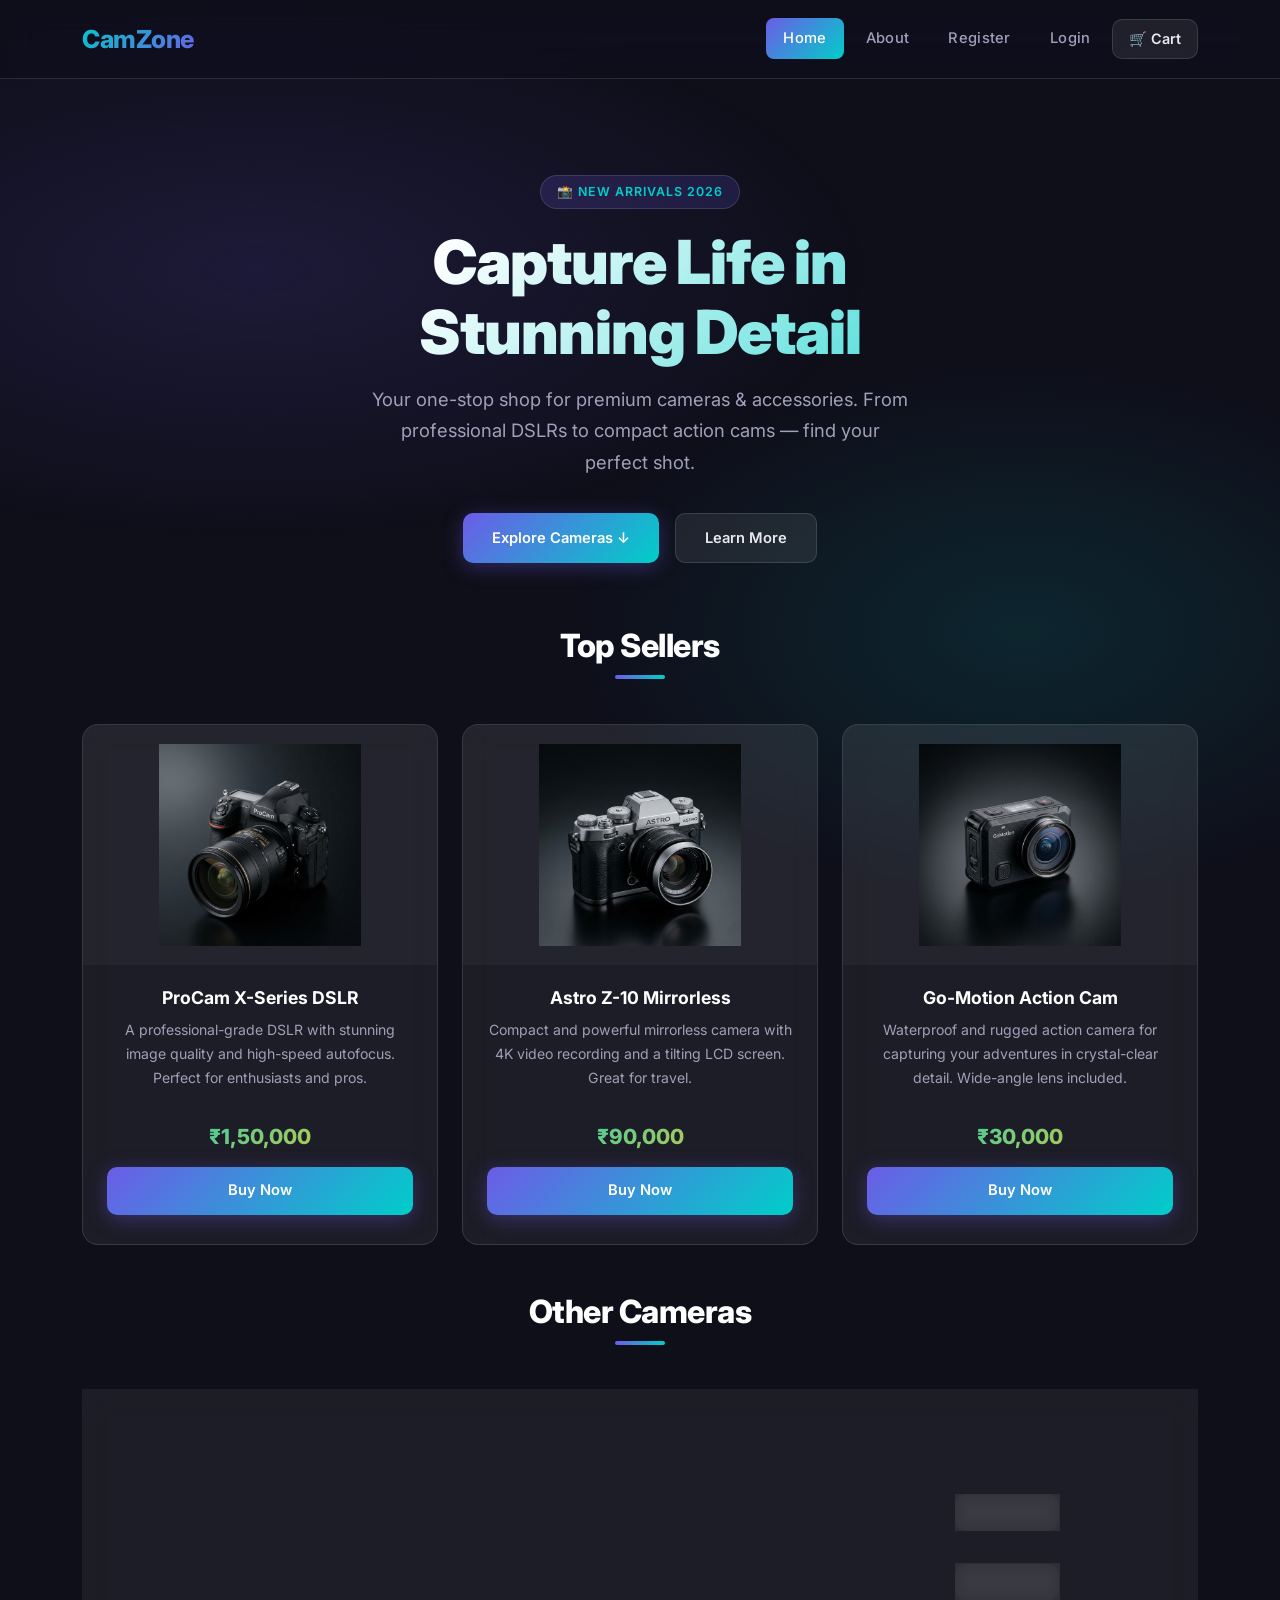
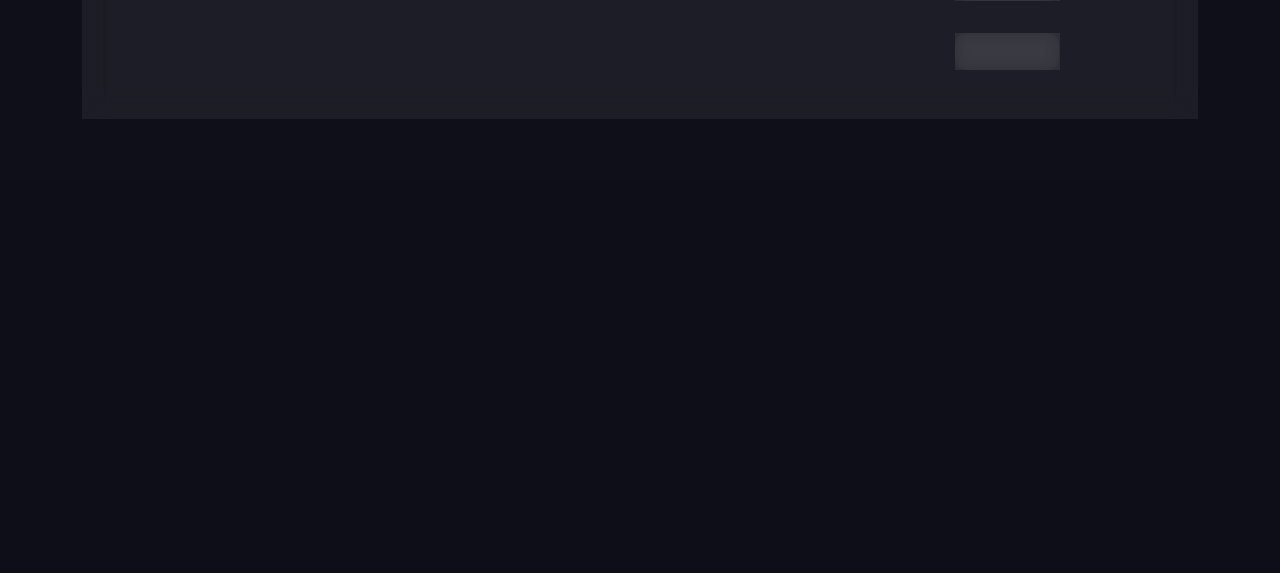
==== commit 8e200b5d: "Update Index.html" ====
--- a/Index.html
+++ b/Index.html
@@ -6,7 +6,7 @@
     <meta name="viewport" content="width=device-width, initial-scale=1.0">
     <meta name="description" content="CamZone — Your one-stop shop for premium cameras & accessories.">
     <title>CamZone — Premium Cameras & Gear</title>
-    <link href="css/bootstrap.min.css" rel="stylesheet">
+    <link href="https://cdn.jsdelivr.net/npm/bootstrap@5.3.8/dist/css/bootstrap.min.css" rel="stylesheet" integrity="sha384-sRIl4kxILFvY47J16cr9ZwB07vP4J8+LH7qKQnuqkuIAvNWLzeN8tE5YBujZqJLB" crossorigin="anonymous">
     <link href="css/style.css" rel="stylesheet">
     <style>
         
